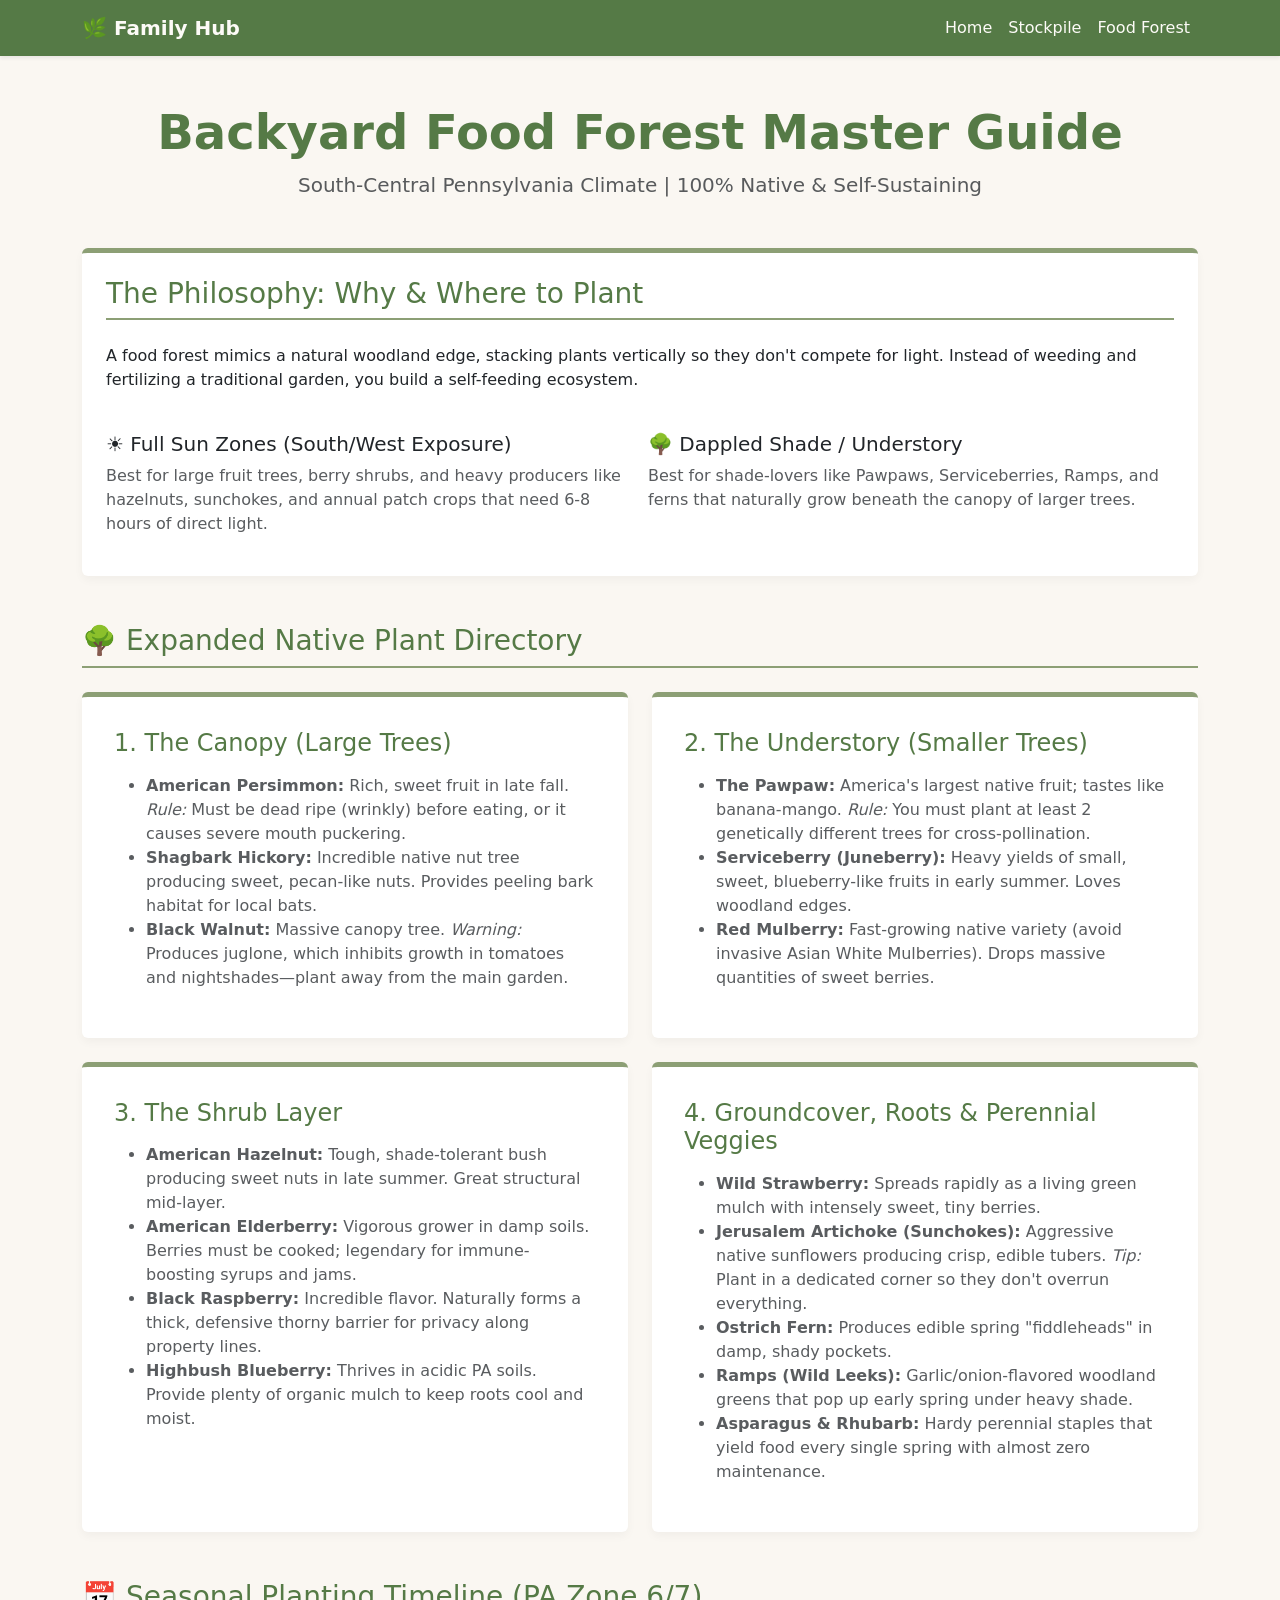
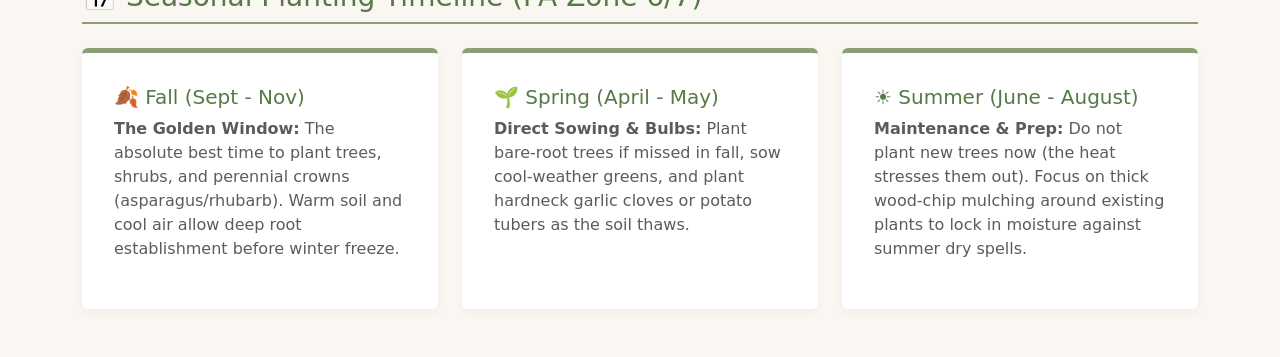
==== garden.html @ 9fce48f6 "Initial commit init lol" ====
<!DOCTYPE html>
<html lang="en">
<head>
    <meta charset="UTF-8">
    <meta name="viewport" content="width=device-width, initial-scale=1.0">
    <title>Native Food Forest Master Guide</title>
    <link href="https://cdn.jsdelivr.net/npm/bootstrap@5.3.2/dist/css/bootstrap.min.css" rel="stylesheet">
    <link rel="stylesheet" href="style.css">
</head>
<body>

    <nav class="navbar navbar-expand-lg navbar-custom shadow-sm">
        <div class="container">
            <a class="navbar-brand fw-bold" href="index.html">🌿 Family Hub</a>
            <div class="collapse navbar-collapse" id="navbarNav">
                <ul class="navbar-nav ms-auto">
                    <li class="nav-item"><a class="nav-link" href="index.html">Home</a></li>
                    <li class="nav-item"><a class="nav-link" href="stockpile.html">Stockpile</a></li>
                    <li class="nav-item"><a class="nav-link" href="garden.html">Food Forest</a></li>
                </ul>
            </div>
        </div>
    </nav>

    <div class="container mt-5 mb-5">
        <div class="text-center mb-5">
            <h1 class="display-5 text-earthy fw-bold">Backyard Food Forest Master Guide</h1>
            <p class="lead text-muted">South-Central Pennsylvania Climate | 100% Native & Self-Sustaining</p>
        </div>

        <!-- THE WHY & WHERE -->
        <div class="card p-4 mb-5">
            <h3 class="text-earthy border-earthy pb-2">The Philosophy: Why & Where to Plant</h3>
            <p class="mt-3">A food forest mimics a natural woodland edge, stacking plants vertically so they don't compete for light. Instead of weeding and fertilizing a traditional garden, you build a self-feeding ecosystem.</p>
            <div class="row g-3 mt-2">
                <div class="col-md-6">
                    <h5>☀️ Full Sun Zones (South/West Exposure)</h5>
                    <p class="text-muted">Best for large fruit trees, berry shrubs, and heavy producers like hazelnuts, sunchokes, and annual patch crops that need 6-8 hours of direct light.</p>
                </div>
                <div class="col-md-6">
                    <h5>🌳 Dappled Shade / Understory</h5>
                    <p class="text-muted">Best for shade-lovers like Pawpaws, Serviceberries, Ramps, and ferns that naturally grow beneath the canopy of larger trees.</p>
                </div>
            </div>
        </div>

        <!-- EXPANDED PLANT LIST -->
        <h3 class="text-earthy border-earthy pb-2 mb-4">🌳 Expanded Native Plant Directory</h3>
        <div class="row g-4 mb-5">
            
            <div class="col-md-6">
                <div class="card h-100 p-3">
                    <div class="card-body">
                        <h4 class="card-title text-earthy">1. The Canopy (Large Trees)</h4>
                        <ul class="mt-3 text-muted">
                            <li><strong>American Persimmon:</strong> Rich, sweet fruit in late fall. <em>Rule:</em> Must be dead ripe (wrinkly) before eating, or it causes severe mouth puckering.</li>
                            <li><strong>Shagbark Hickory:</strong> Incredible native nut tree producing sweet, pecan-like nuts. Provides peeling bark habitat for local bats.</li>
                            <li><strong>Black Walnut:</strong> Massive canopy tree. <em>Warning:</em> Produces juglone, which inhibits growth in tomatoes and nightshades—plant away from the main garden.</li>
                        </ul>
                    </div>
                </div>
            </div>

            <div class="col-md-6">
                <div class="card h-100 p-3">
                    <div class="card-body">
                        <h4 class="card-title text-earthy">2. The Understory (Smaller Trees)</h4>
                        <ul class="mt-3 text-muted">
                            <li><strong>The Pawpaw:</strong> America's largest native fruit; tastes like banana-mango. <em>Rule:</em> You must plant at least 2 genetically different trees for cross-pollination.</li>
                            <li><strong>Serviceberry (Juneberry):</strong> Heavy yields of small, sweet, blueberry-like fruits in early summer. Loves woodland edges.</li>
                            <li><strong>Red Mulberry:</strong> Fast-growing native variety (avoid invasive Asian White Mulberries). Drops massive quantities of sweet berries.</li>
                        </ul>
                    </div>
                </div>
            </div>

            <div class="col-md-6">
                <div class="card h-100 p-3">
                    <div class="card-body">
                        <h4 class="card-title text-earthy">3. The Shrub Layer</h4>
                        <ul class="mt-3 text-muted">
                            <li><strong>American Hazelnut:</strong> Tough, shade-tolerant bush producing sweet nuts in late summer. Great structural mid-layer.</li>
                            <li><strong>American Elderberry:</strong> Vigorous grower in damp soils. Berries must be cooked; legendary for immune-boosting syrups and jams.</li>
                            <li><strong>Black Raspberry:</strong> Incredible flavor. Naturally forms a thick, defensive thorny barrier for privacy along property lines.</li>
                            <li><strong>Highbush Blueberry:</strong> Thrives in acidic PA soils. Provide plenty of organic mulch to keep roots cool and moist.</li>
                        </ul>
                    </div>
                </div>
            </div>

            <div class="col-md-6">
                <div class="card h-100 p-3">
                    <div class="card-body">
                        <h4 class="card-title text-earthy">4. Groundcover, Roots & Perennial Veggies</h4>
                        <ul class="mt-3 text-muted">
                            <li><strong>Wild Strawberry:</strong> Spreads rapidly as a living green mulch with intensely sweet, tiny berries.</li>
                            <li><strong>Jerusalem Artichoke (Sunchokes):</strong> Aggressive native sunflowers producing crisp, edible tubers. <em>Tip:</em> Plant in a dedicated corner so they don't overrun everything.</li>
                            <li><strong>Ostrich Fern:</strong> Produces edible spring "fiddleheads" in damp, shady pockets.</li>
                            <li><strong>Ramps (Wild Leeks):</strong> Garlic/onion-flavored woodland greens that pop up early spring under heavy shade.</li>
                            <li><strong>Asparagus & Rhubarb:</strong> Hardy perennial staples that yield food every single spring with almost zero maintenance.</li>
                        </ul>
                    </div>
                </div>
            </div>

        </div>

        <!-- WHEN TO PLANT TIMELINE -->
        <h3 class="text-earthy border-earthy pb-2 mb-4">📅 Seasonal Planting Timeline (PA Zone 6/7)</h3>
        <div class="row g-4">
            <div class="col-md-4">
                <div class="card h-100 p-3">
                    <div class="card-body">
                        <h5 class="text-earthy">🍂 Fall (Sept - Nov)</h5>
                        <p class="text-muted"><strong>The Golden Window:</strong> The absolute best time to plant trees, shrubs, and perennial crowns (asparagus/rhubarb). Warm soil and cool air allow deep root establishment before winter freeze.</p>
                    </div>
                </div>
            </div>
            <div class="col-md-4">
                <div class="card h-100 p-3">
                    <div class="card-body">
                        <h5 class="text-earthy">🌱 Spring (April - May)</h5>
                        <p class="text-muted"><strong>Direct Sowing & Bulbs:</strong> Plant bare-root trees if missed in fall, sow cool-weather greens, and plant hardneck garlic cloves or potato tubers as the soil thaws.</p>
                    </div>
                </div>
            </div>
            <div class="col-md-4">
                <div class="card h-100 p-3">
                    <div class="card-body">
                        <h5 class="text-earthy">☀️ Summer (June - August)</h5>
                        <p class="text-muted"><strong>Maintenance & Prep:</strong> Do not plant new trees now (the heat stresses them out). Focus on thick wood-chip mulching around existing plants to lock in moisture against summer dry spells.</p>
                    </div>
                </div>
            </div>
        </div>

    </div>

</body>
</html>
---- style.css ----
/* style.css */
body {
    background-color: #FAF7F2; /* Warm, bright cream */
    color: #3E362E; /* Dark soil brown for soft contrast */
    font-family: system-ui, -apple-system, "Segoe UI", Roboto, "Helvetica Neue", Arial, sans-serif;
}

/* Forest Green Navigation */
.navbar-custom {
    background-color: #557A46; 
}
.navbar-custom .navbar-brand,
.navbar-custom .nav-link {
    color: #FDFBF7 !important;
    font-weight: 500;
}
.navbar-custom .nav-link:hover {
    color: #E8D3A2 !important; /* Soft wheat hover color */
}

/* Text and Accents */
.text-earthy {
    color: #557A46;
}
.border-earthy {
    border-bottom: 2px solid #8C9F75;
}

/* Cards */
.card {
    border: none;
    border-top: 5px solid #8C9F75; /* Sage green top border */
    background-color: #FFFFFF;
    box-shadow: 0 4px 10px rgba(0,0,0,0.04);
    transition: transform 0.2s ease-in-out;
}
.card:hover {
    transform: translateY(-4px);
    box-shadow: 0 8px 15px rgba(0,0,0,0.08);
}

/* Terracotta Buttons */
.btn-earthy {
    background-color: #D2765A;
    color: #FFF;
    border: none;
    font-weight: bold;
}
.btn-earthy:hover {
    background-color: #B85F45;
    color: #FFF;
}
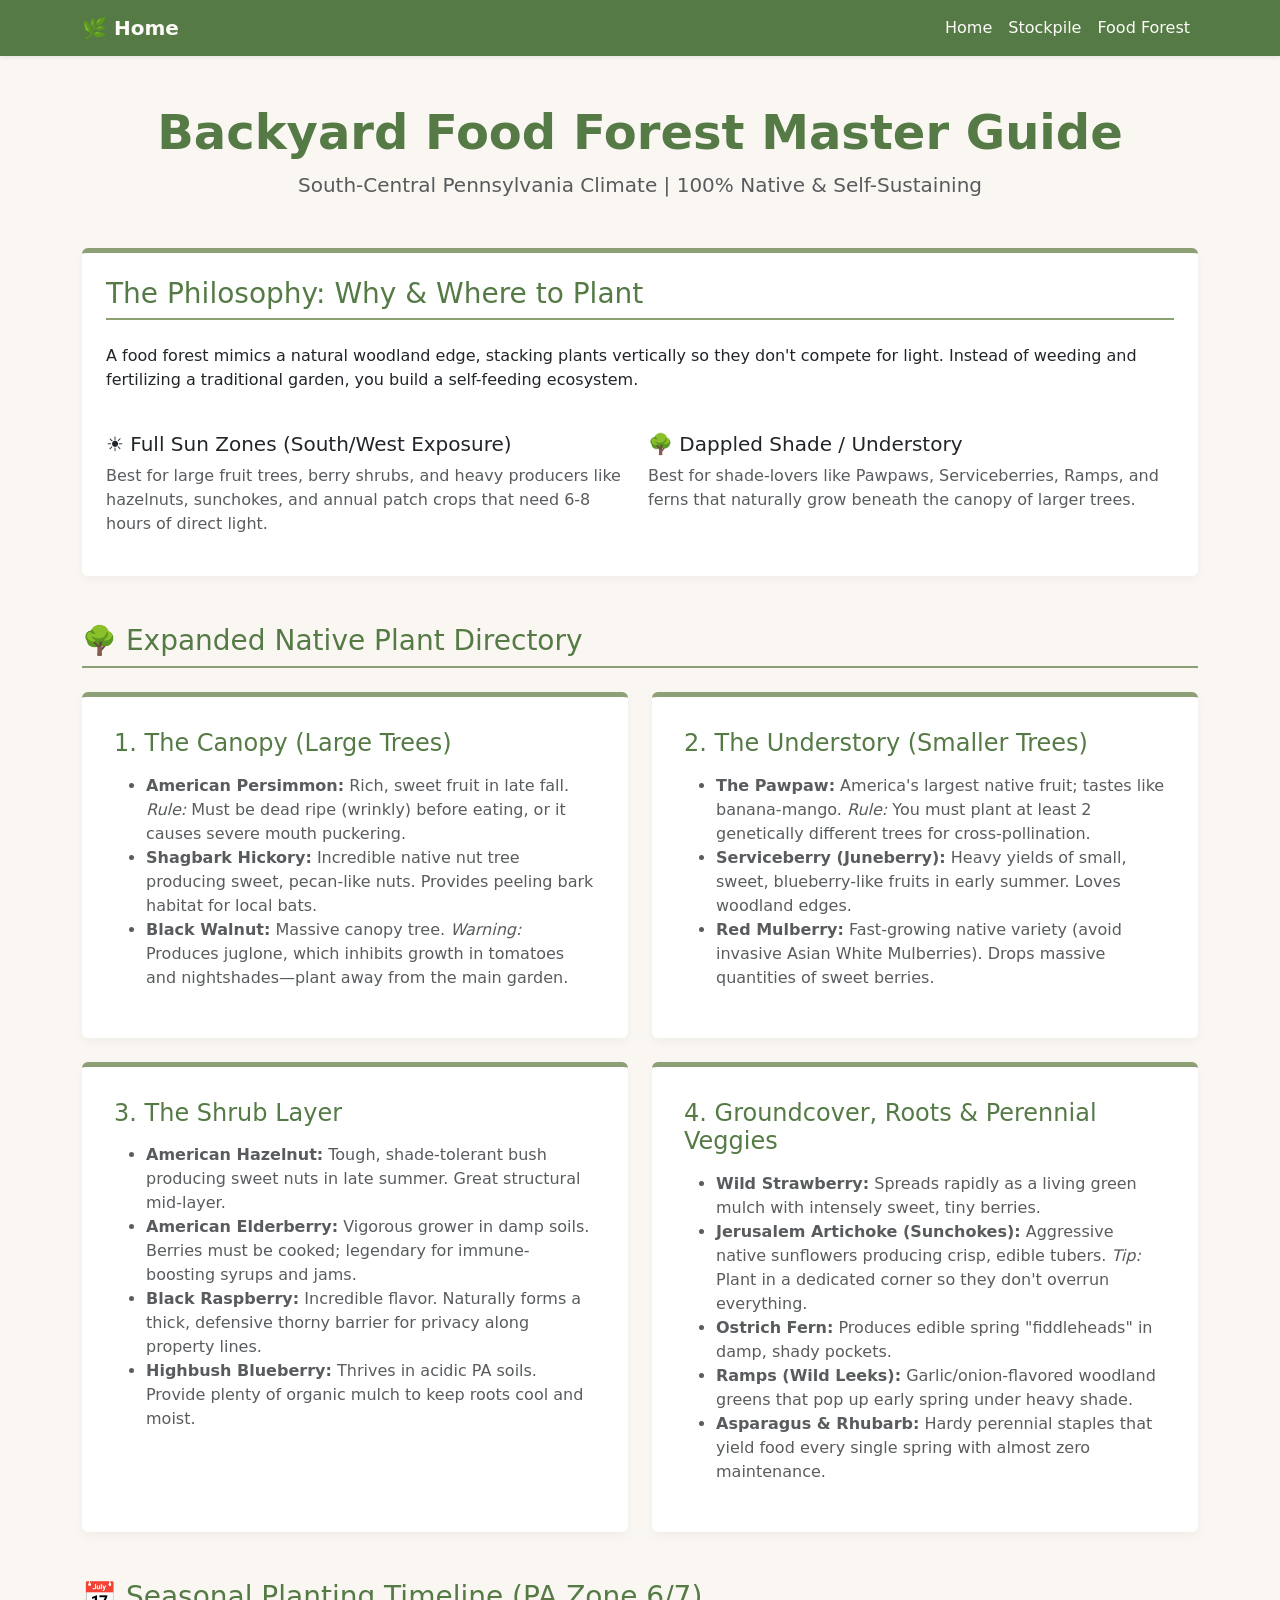
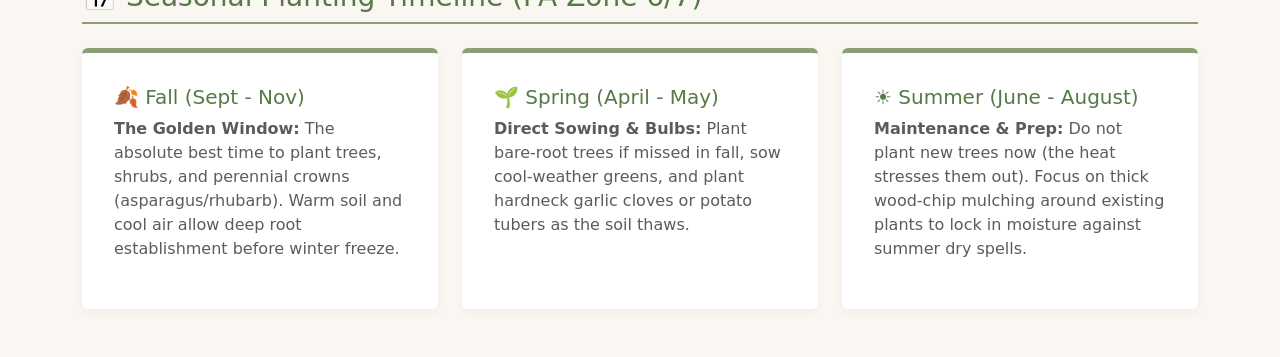
==== commit a66d14f3: "smol potats" ====
--- a/garden.html
+++ b/garden.html
@@ -11,7 +11,7 @@
 
     <nav class="navbar navbar-expand-lg navbar-custom shadow-sm">
         <div class="container">
-            <a class="navbar-brand fw-bold" href="index.html">🌿 Family Hub</a>
+            <a class="navbar-brand fw-bold" href="index.html">🌿 Home</a>
             <div class="collapse navbar-collapse" id="navbarNav">
                 <ul class="navbar-nav ms-auto">
                     <li class="nav-item"><a class="nav-link" href="index.html">Home</a></li>
